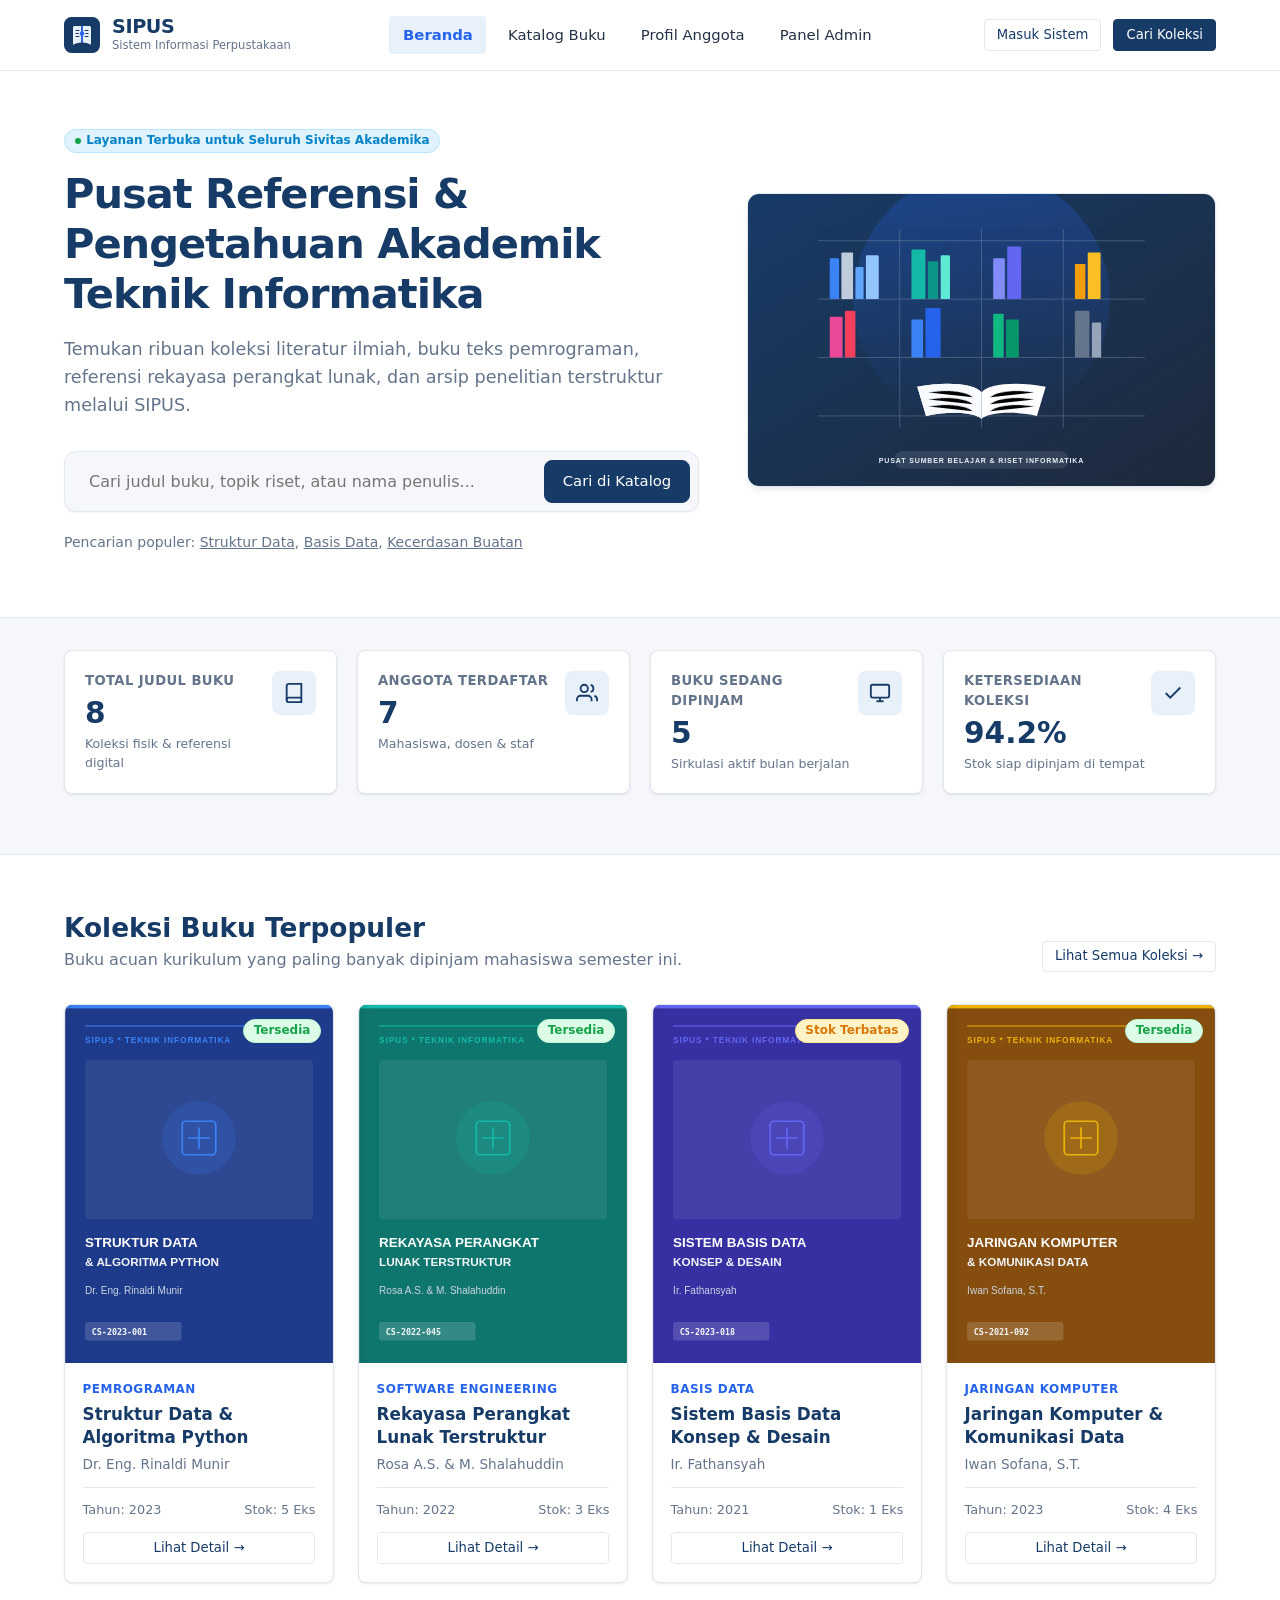
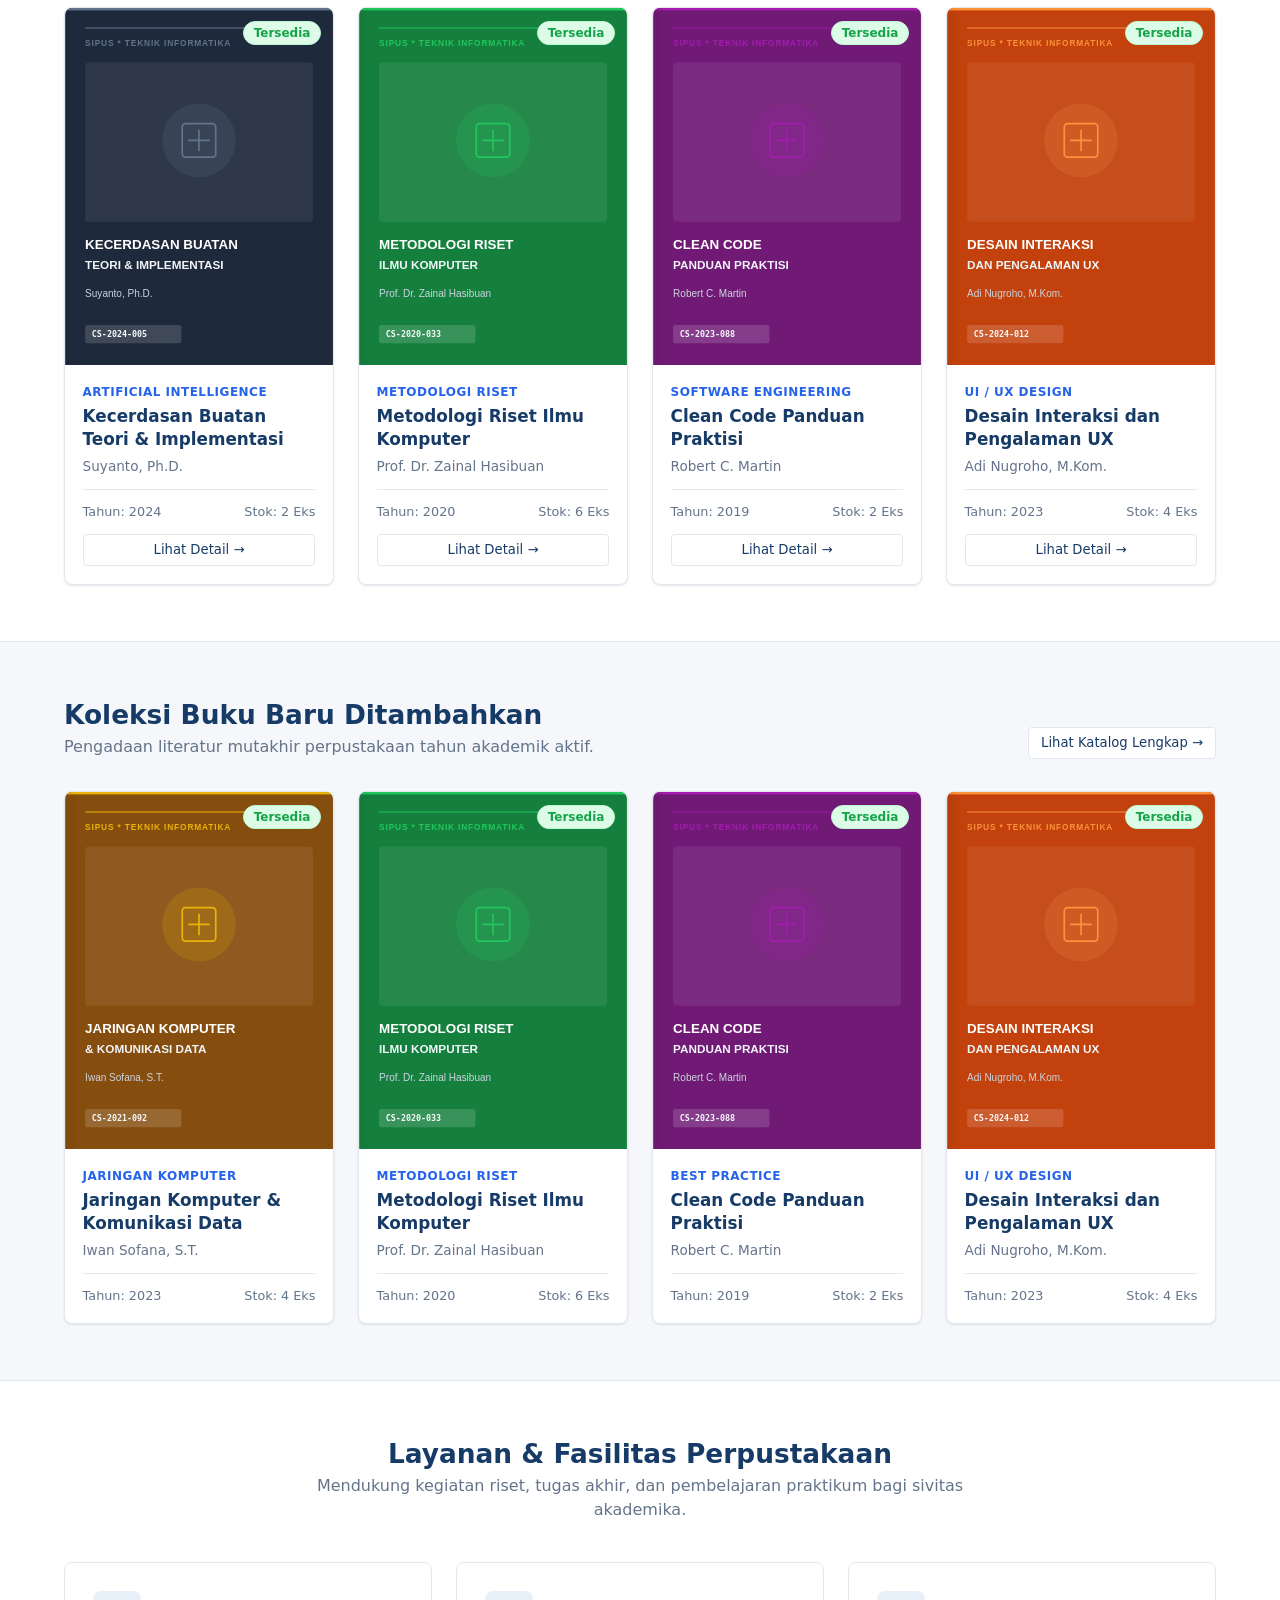
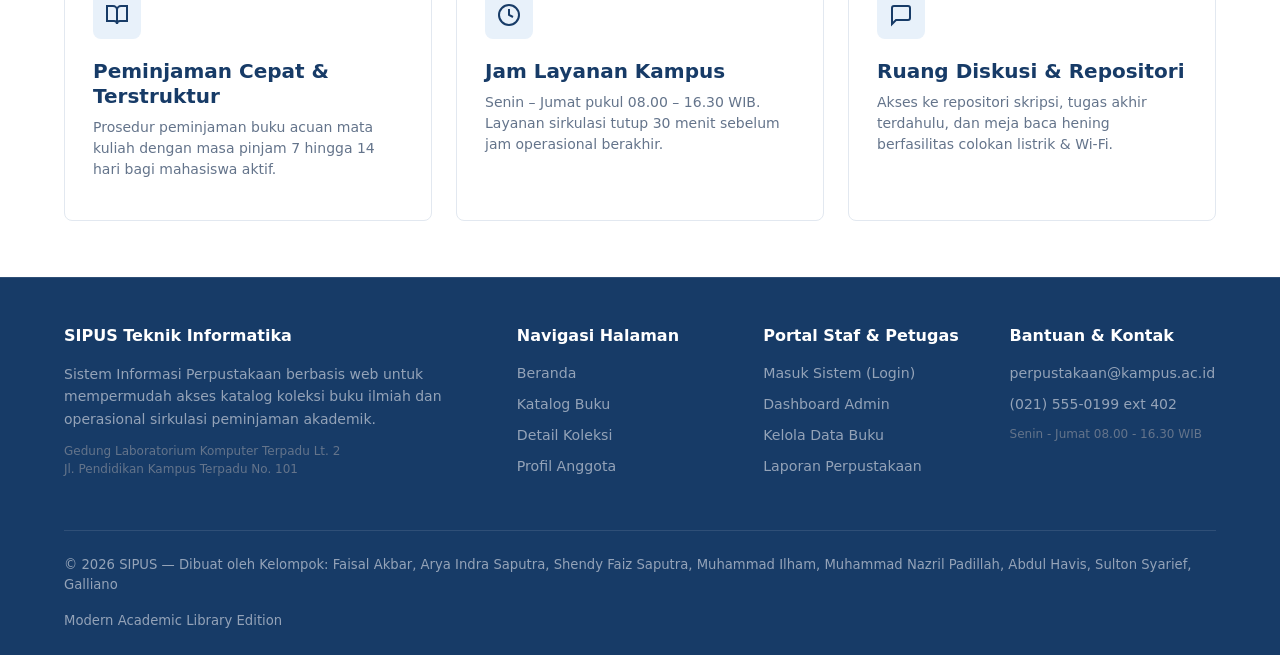
==== index.html @ 01eb5b6e "alvaro anjing" ====
<!DOCTYPE html>
<html lang="id">
<head>
  <meta charset="UTF-8">
  <meta name="viewport" content="width=device-width, initial-scale=1.0">
  <title>SIPUS - Sistem Informasi Perpustakaan Kampus</title>
  <link rel="stylesheet" href="css/style.css">
</head>
<body class="public-layout">

  <!-- Header Navigasi Publik -->
  <header class="public-header">
    <div class="container">
      <nav class="navbar">
        <a href="index.html" class="brand-link">
          <img src="assets/images/logo.svg" alt="Logo SIPUS" class="brand-logo">
          <div class="brand-title">
            <span class="brand-name">SIPUS</span>
            <span class="brand-subtitle">Sistem Informasi Perpustakaan</span>
          </div>
        </a>

        <div class="nav-menu">
          <a href="index.html" class="nav-link active">Beranda</a>
          <a href="katalog.html" class="nav-link">Katalog Buku</a>
          <a href="profil.html" class="nav-link">Profil Anggota</a>
          <a href="dashboard.html" class="nav-link">Panel Admin</a>
        </div>

        <div class="nav-actions">
          <a href="login.html" class="btn btn-secondary btn-sm">Masuk Sistem</a>
          <a href="katalog.html" class="btn btn-primary btn-sm">Cari Koleksi</a>
        </div>
      </nav>
    </div>
  </header>

  <main>
    <!-- Hero Section -->
    <section class="hero-section">
      <div class="container">
        <div class="hero-grid">
          <div class="hero-content">
            <div class="badge badge-info" style="margin-bottom: 1rem;">
              <span class="status-dot status-dot-success"></span>
              Layanan Terbuka untuk Seluruh Sivitas Akademika
            </div>
            <h1>Pusat Referensi & Pengetahuan Akademik Teknik Informatika</h1>
            <p>
              Temukan ribuan koleksi literatur ilmiah, buku teks pemrograman, referensi rekayasa perangkat lunak, dan arsip penelitian terstruktur melalui SIPUS.
            </p>

            <!-- Mockup Pencarian -->
            <form action="katalog.html" method="get" class="hero-search-box">
              <input type="text" class="hero-search-input" name="q" placeholder="Cari judul buku, topik riset, atau nama penulis...">
              <button type="submit" class="btn btn-primary">Cari di Katalog</button>
            </form>

            <div class="text-sm text-muted">
              Pencarian populer: 
              <a href="katalog.html" class="text-muted" style="text-decoration: underline;">Struktur Data</a>, 
              <a href="katalog.html" class="text-muted" style="text-decoration: underline;">Basis Data</a>, 
              <a href="katalog.html" class="text-muted" style="text-decoration: underline;">Kecerdasan Buatan</a>
            </div>
          </div>

          <div class="hero-illustration">
            <img src="assets/images/hero-library.svg" alt="Ilustrasi Perpustakaan Digital SIPUS">
          </div>
        </div>
      </div>
    </section>

    <!-- Ringkasan Statistik Beranda -->
    <section class="section" style="padding-top: 2rem; padding-bottom: 2rem;">
      <div class="container">
        <div class="stats-grid">
          <div class="stat-card">
            <div class="stat-info">
              <span class="stat-label">Total Judul Buku</span>
              <span class="stat-value">1,480</span>
              <span class="stat-desc">Koleksi fisik & referensi digital</span>
            </div>
            <div class="stat-icon-wrap">
              <svg width="22" height="22" viewBox="0 0 24 24" fill="none" stroke="currentColor" stroke-width="2"><path d="M4 19.5A2.5 2.5 0 0 1 6.5 17H20"></path><path d="M6.5 2H20v20H6.5A2.5 2.5 0 0 1 4 19.5v-15A2.5 2.5 0 0 1 6.5 2z"></path></svg>
            </div>
          </div>

          <div class="stat-card">
            <div class="stat-info">
              <span class="stat-label">Anggota Terdaftar</span>
              <span class="stat-value">3,240</span>
              <span class="stat-desc">Mahasiswa, dosen & staf</span>
            </div>
            <div class="stat-icon-wrap">
              <svg width="22" height="22" viewBox="0 0 24 24" fill="none" stroke="currentColor" stroke-width="2"><path d="M17 21v-2a4 4 0 0 0-4-4H5a4 4 0 0 0-4 4v2"></path><circle cx="9" cy="7" r="4"></circle><path d="M23 21v-2a4 4 0 0 0-3-3.87"></path><path d="M16 3.13a4 4 0 0 1 0 7.75"></path></svg>
            </div>
          </div>

          <div class="stat-card">
            <div class="stat-info">
              <span class="stat-label">Buku Sedang Dipinjam</span>
              <span class="stat-value">428</span>
              <span class="stat-desc">Sirkulasi aktif bulan berjalan</span>
            </div>
            <div class="stat-icon-wrap">
              <svg width="22" height="22" viewBox="0 0 24 24" fill="none" stroke="currentColor" stroke-width="2"><rect x="2" y="3" width="20" height="14" rx="2" ry="2"></rect><line x1="8" y1="21" x2="16" y2="21"></line><line x1="12" y1="17" x2="12" y2="21"></line></svg>
            </div>
          </div>

          <div class="stat-card">
            <div class="stat-info">
              <span class="stat-label">Ketersediaan Koleksi</span>
              <span class="stat-value">94.2%</span>
              <span class="stat-desc">Stok siap dipinjam di tempat</span>
            </div>
            <div class="stat-icon-wrap">
              <svg width="22" height="22" viewBox="0 0 24 24" fill="none" stroke="currentColor" stroke-width="2"><polyline points="20 6 9 17 4 12"></polyline></svg>
            </div>
          </div>
        </div>
      </div>
    </section>

    <!-- Bagian Buku Populer -->
    <section class="section" style="background-color: var(--surface-white); border-top: 1px solid var(--border-color); border-bottom: 1px solid var(--border-color);">
      <div class="container">
        <div class="section-header">
          <div class="section-title">
            <h2>Koleksi Buku Terpopuler</h2>
            <p>Buku acuan kurikulum yang paling banyak dipinjam mahasiswa semester ini.</p>
          </div>
          <a href="katalog.html" class="btn btn-secondary btn-sm">Lihat Semua Koleksi &rarr;</a>
        </div>

        <div class="books-grid">
          <!-- Card Buku 1 -->
          <article class="book-card">
            <div class="book-cover-wrap">
              <img src="assets/images/books/buku-1.svg" alt="Sampul Struktur Data & Algoritma Python" class="book-cover">
              <div class="book-badge-pos">
                <span class="badge badge-success">Tersedia</span>
              </div>
            </div>
            <div class="book-info">
              <span class="book-category">Pemrograman</span>
              <h3 class="book-title"><a href="detail-buku.html">Struktur Data & Algoritma Python</a></h3>
              <p class="book-author">Dr. Eng. Rinaldi Munir</p>
              <div class="book-meta">
                <span>Tahun: 2023</span>
                <span>Stok: 5 Eks</span>
              </div>
            </div>
          </article>

          <!-- Card Buku 2 -->
          <article class="book-card">
            <div class="book-cover-wrap">
              <img src="assets/images/books/buku-2.svg" alt="Sampul Rekayasa Perangkat Lunak Terstruktur" class="book-cover">
              <div class="book-badge-pos">
                <span class="badge badge-success">Tersedia</span>
              </div>
            </div>
            <div class="book-info">
              <span class="book-category">Software Engineering</span>
              <h3 class="book-title"><a href="detail-buku.html">Rekayasa Perangkat Lunak Terstruktur</a></h3>
              <p class="book-author">Rosa A.S. & M. Shalahuddin</p>
              <div class="book-meta">
                <span>Tahun: 2022</span>
                <span>Stok: 3 Eks</span>
              </div>
            </div>
          </article>

          <!-- Card Buku 3 -->
          <article class="book-card">
            <div class="book-cover-wrap">
              <img src="assets/images/books/buku-3.svg" alt="Sampul Sistem Basis Data Konsep & Desain" class="book-cover">
              <div class="book-badge-pos">
                <span class="badge badge-warning">Stok Terbatas</span>
              </div>
            </div>
            <div class="book-info">
              <span class="book-category">Basis Data</span>
              <h3 class="book-title"><a href="detail-buku.html">Sistem Basis Data Konsep & Desain</a></h3>
              <p class="book-author">Ir. Fathansyah</p>
              <div class="book-meta">
                <span>Tahun: 2021</span>
                <span>Stok: 1 Eks</span>
              </div>
            </div>
          </article>

          <!-- Card Buku 5 -->
          <article class="book-card">
            <div class="book-cover-wrap">
              <img src="assets/images/books/buku-5.svg" alt="Sampul Kecerdasan Buatan Teori & Implementasi" class="book-cover">
              <div class="book-badge-pos">
                <span class="badge badge-success">Tersedia</span>
              </div>
            </div>
            <div class="book-info">
              <span class="book-category">Artificial Intelligence</span>
              <h3 class="book-title"><a href="detail-buku.html">Kecerdasan Buatan Teori & Implementasi</a></h3>
              <p class="book-author">Suyanto, Ph.D.</p>
              <div class="book-meta">
                <span>Tahun: 2024</span>
                <span>Stok: 2 Eks</span>
              </div>
            </div>
          </article>
        </div>
      </div>
    </section>

    <!-- Bagian Buku Terbaru -->
    <section class="section">
      <div class="container">
        <div class="section-header">
          <div class="section-title">
            <h2>Koleksi Buku Baru Ditambahkan</h2>
            <p>Pengadaan literatur mutakhir perpustakaan tahun akademik aktif.</p>
          </div>
          <a href="katalog.html" class="btn btn-secondary btn-sm">Lihat Katalog Lengkap &rarr;</a>
        </div>

        <div class="books-grid">
          <!-- Card Buku 4 -->
          <article class="book-card">
            <div class="book-cover-wrap">
              <img src="assets/images/books/buku-4.svg" alt="Sampul Jaringan Komputer & Komunikasi Data" class="book-cover">
              <div class="book-badge-pos">
                <span class="badge badge-success">Tersedia</span>
              </div>
            </div>
            <div class="book-info">
              <span class="book-category">Jaringan Komputer</span>
              <h3 class="book-title"><a href="detail-buku.html">Jaringan Komputer & Komunikasi Data</a></h3>
              <p class="book-author">Iwan Sofana, S.T.</p>
              <div class="book-meta">
                <span>Tahun: 2023</span>
                <span>Stok: 4 Eks</span>
              </div>
            </div>
          </article>

          <!-- Card Buku 6 -->
          <article class="book-card">
            <div class="book-cover-wrap">
              <img src="assets/images/books/buku-6.svg" alt="Sampul Metodologi Riset Ilmu Komputer" class="book-cover">
              <div class="book-badge-pos">
                <span class="badge badge-success">Tersedia</span>
              </div>
            </div>
            <div class="book-info">
              <span class="book-category">Metodologi Riset</span>
              <h3 class="book-title"><a href="detail-buku.html">Metodologi Riset Ilmu Komputer</a></h3>
              <p class="book-author">Prof. Dr. Zainal Hasibuan</p>
              <div class="book-meta">
                <span>Tahun: 2020</span>
                <span>Stok: 6 Eks</span>
              </div>
            </div>
          </article>

          <!-- Card Buku 7 -->
          <article class="book-card">
            <div class="book-cover-wrap">
              <img src="assets/images/books/buku-7.svg" alt="Sampul Clean Code Panduan Praktisi" class="book-cover">
              <div class="book-badge-pos">
                <span class="badge badge-success">Tersedia</span>
              </div>
            </div>
            <div class="book-info">
              <span class="book-category">Best Practice</span>
              <h3 class="book-title"><a href="detail-buku.html">Clean Code Panduan Praktisi</a></h3>
              <p class="book-author">Robert C. Martin</p>
              <div class="book-meta">
                <span>Tahun: 2019</span>
                <span>Stok: 2 Eks</span>
              </div>
            </div>
          </article>

          <!-- Card Buku 8 -->
          <article class="book-card">
            <div class="book-cover-wrap">
              <img src="assets/images/books/buku-8.svg" alt="Sampul Desain Interaksi dan Pengalaman UX" class="book-cover">
              <div class="book-badge-pos">
                <span class="badge badge-success">Tersedia</span>
              </div>
            </div>
            <div class="book-info">
              <span class="book-category">UI / UX Design</span>
              <h3 class="book-title"><a href="detail-buku.html">Desain Interaksi dan Pengalaman UX</a></h3>
              <p class="book-author">Adi Nugroho, M.Kom.</p>
              <div class="book-meta">
                <span>Tahun: 2023</span>
                <span>Stok: 4 Eks</span>
              </div>
            </div>
          </article>
        </div>
      </div>
    </section>

    <!-- Informasi Perpustakaan -->
    <section class="section" style="background-color: var(--surface-white); border-top: 1px solid var(--border-color);">
      <div class="container">
        <div class="section-title text-center" style="max-width: 680px; margin: 0 auto 2.5rem auto;">
          <h2>Layanan & Fasilitas Perpustakaan</h2>
          <p>Mendukung kegiatan riset, tugas akhir, dan pembelajaran praktikum bagi sivitas akademika.</p>
        </div>

        <div class="features-grid">
          <div class="feature-box">
            <div class="feature-icon">
              <svg width="24" height="24" viewBox="0 0 24 24" fill="none" stroke="currentColor" stroke-width="2"><path d="M2 3h6a4 4 0 0 1 4 4v14a3 3 0 0 0-3-3H2z"></path><path d="M22 3h-6a4 4 0 0 0-4 4v14a3 3 0 0 1 3-3h7z"></path></svg>
            </div>
            <h3>Peminjaman Cepat & Terstruktur</h3>
            <p class="text-sm text-muted">Prosedur peminjaman buku acuan mata kuliah dengan masa pinjam 7 hingga 14 hari bagi mahasiswa aktif.</p>
          </div>

          <div class="feature-box">
            <div class="feature-icon">
              <svg width="24" height="24" viewBox="0 0 24 24" fill="none" stroke="currentColor" stroke-width="2"><circle cx="12" cy="12" r="10"></circle><polyline points="12 6 12 12 16 14"></polyline></svg>
            </div>
            <h3>Jam Layanan Kampus</h3>
            <p class="text-sm text-muted">Senin – Jumat pukul 08.00 – 16.30 WIB. Layanan sirkulasi tutup 30 menit sebelum jam operasional berakhir.</p>
          </div>

          <div class="feature-box">
            <div class="feature-icon">
              <svg width="24" height="24" viewBox="0 0 24 24" fill="none" stroke="currentColor" stroke-width="2"><path d="M21 15a2 2 0 0 1-2 2H7l-4 4V5a2 2 0 0 1 2-2h14a2 2 0 0 1 2 2z"></path></svg>
            </div>
            <h3>Ruang Diskusi & Repositori</h3>
            <p class="text-sm text-muted">Akses ke repositori skripsi, tugas akhir terdahulu, dan meja baca hening berfasilitas colokan listrik & Wi-Fi.</p>
          </div>
        </div>
      </div>
    </section>
  </main>

  <!-- Footer Publik -->
  <footer class="public-footer">
    <div class="container">
      <div class="footer-grid">
        <div class="footer-col">
          <h4>SIPUS Teknik Informatika</h4>
          <p class="text-sm" style="color: #94A3B8; line-height: 1.6;">
            Sistem Informasi Perpustakaan berbasis web untuk mempermudah akses katalog koleksi buku ilmiah dan operasional sirkulasi peminjaman akademik.
          </p>
          <p class="text-xs" style="color: #64748B; margin-top: 0.75rem;">
            Gedung Laboratorium Komputer Terpadu Lt. 2<br>
            Jl. Pendidikan Kampus Terpadu No. 101
          </p>
        </div>

        <div class="footer-col">
          <h4>Navigasi Halaman</h4>
          <div class="footer-links">
            <a href="index.html">Beranda</a>
            <a href="katalog.html">Katalog Buku</a>
            <a href="detail-buku.html">Detail Koleksi</a>
            <a href="profil.html">Profil Anggota</a>
          </div>
        </div>

        <div class="footer-col">
          <h4>Portal Staf & Petugas</h4>
          <div class="footer-links">
            <a href="login.html">Masuk Sistem (Login)</a>
            <a href="dashboard.html">Dashboard Admin</a>
            <a href="buku.html">Kelola Data Buku</a>
            <a href="laporan.html">Laporan Perpustakaan</a>
          </div>
        </div>

        <div class="footer-col">
          <h4>Bantuan & Kontak</h4>
          <div class="footer-links">
            <a href="mailto:perpustakaan@kampus.ac.id">perpustakaan@kampus.ac.id</a>
            <span class="text-sm" style="color: #94A3B8;">(021) 555-0199 ext 402</span>
            <span class="text-xs" style="color: #64748B;">Senin - Jumat 08.00 - 16.30 WIB</span>
          </div>
        </div>
      </div>

      <div class="footer-bottom">
        <div>&copy; 2026 SIPUS — Dibuat oleh Kelompok: Faisal Akbar, Arya Indra Saputra, Shendy Faiz Saputra, Muhammad Ilham, Muhammad Nazril Padillah, Abdul Havis, Sulton Syarief, Galliano</div>
        <div>Modern Academic Library Edition</div>
      </div>
    </div>
  </footer>

  <script src="js/sipus.js"></script>
</body>
</html>
---- css/style.css ----
/* ==========================================================================
   SIPUS - SISTEM INFORMASI PERPUSTAKAAN
   Stylesheet Utama (CSS3 Pure - No Framework, No JS)
   Tema: Modern Academic Library
   Acuan: PRD SIPUS Revisi v1.1
   ========================================================================== */

/* --------------------------------------------------------------------------
   1. CSS Variables / Design Tokens
   -------------------------------------------------------------------------- */
:root {
  --primary-navy: #173B67;
  --primary-navy-dark: #0f2744;
  --primary-navy-light: #204c82;
  --secondary-blue: #2563EB;
  --secondary-blue-hover: #1d4ed8;
  --light-blue: #E8F1FA;
  --light-blue-hover: #dbeafe;
  --page-bg: #F5F7FA;
  --surface-white: #FFFFFF;
  --main-text: #243247;
  --secondary-text: #64748B;
  --muted-text: #94A3B8;
  --border-color: #E2E8F0;
  --border-focus: #2563EB;

  /* Status Colors */
  --success: #16A34A;
  --success-bg: #DCFCE7;
  --success-border: #BBF7D0;
  --warning: #D97706;
  --warning-bg: #FEF3C7;
  --warning-border: #FDE68A;
  --danger: #DC2626;
  --danger-bg: #FEE2E2;
  --danger-border: #FECACA;
  --info: #0284C7;
  --info-bg: #E0F2FE;
  --info-border: #BAE6FD;

  /* Typography */
  --font-sans: system-ui, -apple-system, BlinkMacSystemFont, "Segoe UI", Roboto, "Helvetica Neue", Arial, sans-serif;
  --font-mono: ui-monospace, SFMono-Regular, Menlo, Monaco, Consolas, "Liberation Mono", "Courier New", monospace;

  /* Elevation */
  --shadow-sm: 0 1px 2px 0 rgba(15, 23, 42, 0.05);
  --shadow-md: 0 4px 6px -1px rgba(15, 23, 42, 0.07), 0 2px 4px -2px rgba(15, 23, 42, 0.05);
  --shadow-card: 0 1px 3px rgba(15, 23, 42, 0.06), 0 1px 2px rgba(15, 23, 42, 0.04);

  /* Radius */
  --radius-sm: 4px;
  --radius-md: 8px;
  --radius-lg: 12px;
  --radius-full: 9999px;

  /* Spacing */
  --header-height: 70px;
  --sidebar-width: 260px;
  --container-max: 1200px;
}

/* --------------------------------------------------------------------------
   2. Base & Reset
   -------------------------------------------------------------------------- */
*, *::before, *::after {
  box-sizing: border-box;
  margin: 0;
  padding: 0;
}

html {
  font-size: 16px;
  line-height: 1.5;
  color: var(--main-text);
  background-color: var(--page-bg);
  font-family: var(--font-sans);
  -webkit-font-smoothing: antialiased;
  -moz-osx-font-smoothing: grayscale;
}

body {
  min-height: 100vh;
  display: flex;
  flex-direction: column;
  background-color: var(--page-bg);
  color: var(--main-text);
}

img, svg {
  display: block;
  max-width: 100%;
  height: auto;
}

a {
  color: var(--secondary-blue);
  text-decoration: none;
  transition: color 0.15s ease-in-out;
}

a:hover {
  color: var(--secondary-blue-hover);
  text-decoration: underline;
}

ul, ol {
  list-style: none;
}

button, input, select, textarea {
  font: inherit;
  color: inherit;
}

table {
  border-collapse: collapse;
  width: 100%;
}

/* --------------------------------------------------------------------------
   3. Typography Utilities
   -------------------------------------------------------------------------- */
h1, h2, h3, h4, h5, h6 {
  color: var(--primary-navy);
  font-weight: 700;
  line-height: 1.25;
}

h1 { font-size: 2rem; margin-bottom: 0.75rem; }
h2 { font-size: 1.5rem; margin-bottom: 0.5rem; }
h3 { font-size: 1.25rem; margin-bottom: 0.5rem; }
h4 { font-size: 1.1rem; margin-bottom: 0.25rem; }

p {
  color: var(--main-text);
  margin-bottom: 0.75rem;
}

.text-muted {
  color: var(--secondary-text);
}

.text-sm {
  font-size: 0.875rem;
}

.text-xs {
  font-size: 0.75rem;
}

.text-center { text-align: center; }
.text-right { text-align: right; }

.font-medium { font-weight: 500; }
.font-semibold { font-weight: 600; }
.font-bold { font-weight: 700; }

/* --------------------------------------------------------------------------
   4. Layout Containers
   -------------------------------------------------------------------------- */
.container {
  width: 100%;
  max-width: var(--container-max);
  margin-left: auto;
  margin-right: auto;
  padding-left: 1.5rem;
  padding-right: 1.5rem;
}

.public-layout {
  display: flex;
  flex-direction: column;
  min-height: 100vh;
}

.public-layout main {
  flex: 1;
}

/* --------------------------------------------------------------------------
   5. Public Header & Navigation
   -------------------------------------------------------------------------- */
.public-header {
  background-color: var(--surface-white);
  border-bottom: 1px solid var(--border-color);
  position: sticky;
  top: 0;
  z-index: 100;
}

.navbar {
  display: flex;
  align-items: center;
  justify-content: space-between;
  height: var(--header-height);
  gap: 1.5rem;
}

.brand-link {
  display: flex;
  align-items: center;
  gap: 0.75rem;
  text-decoration: none;
}

.brand-logo {
  width: 36px;
  height: 36px;
}

.brand-title {
  display: flex;
  flex-direction: column;
}

.brand-name {
  font-size: 1.2rem;
  font-weight: 800;
  color: var(--primary-navy);
  letter-spacing: -0.02em;
  line-height: 1.1;
}

.brand-subtitle {
  font-size: 0.72rem;
  color: var(--secondary-text);
  font-weight: 500;
}

.nav-menu {
  display: flex;
  align-items: center;
  gap: 0.5rem;
}

.nav-link {
  display: inline-flex;
  align-items: center;
  padding: 0.5rem 0.85rem;
  font-size: 0.925rem;
  font-weight: 500;
  color: var(--main-text);
  border-radius: var(--radius-sm);
  text-decoration: none;
  transition: all 0.15s ease;
}

.nav-link:hover {
  color: var(--primary-navy);
  background-color: var(--light-blue);
  text-decoration: none;
}

.nav-link.active {
  color: var(--secondary-blue);
  background-color: var(--light-blue);
  font-weight: 600;
}

.nav-actions {
  display: flex;
  align-items: center;
  gap: 0.75rem;
}

/* --------------------------------------------------------------------------
   6. Buttons & Inputs
   -------------------------------------------------------------------------- */
.btn {
  display: inline-flex;
  align-items: center;
  justify-content: center;
  gap: 0.5rem;
  padding: 0.55rem 1.1rem;
  font-size: 0.925rem;
  font-weight: 500;
  line-height: 1.4;
  border-radius: var(--radius-md);
  border: 1px solid transparent;
  cursor: pointer;
  text-decoration: none;
  transition: all 0.15s ease-in-out;
  white-space: nowrap;
}

.btn-primary {
  background-color: var(--primary-navy);
  color: var(--surface-white);
  border-color: var(--primary-navy);
}

.btn-primary:hover {
  background-color: var(--primary-navy-dark);
  border-color: var(--primary-navy-dark);
  color: var(--surface-white);
  text-decoration: none;
}

.btn-secondary {
  background-color: var(--surface-white);
  color: var(--primary-navy);
  border-color: var(--border-color);
}

.btn-secondary:hover {
  background-color: var(--light-blue);
  border-color: var(--border-color);
  color: var(--primary-navy);
  text-decoration: none;
}

.btn-accent {
  background-color: var(--secondary-blue);
  color: var(--surface-white);
  border-color: var(--secondary-blue);
}

.btn-accent:hover {
  background-color: var(--secondary-blue-hover);
  border-color: var(--secondary-blue-hover);
  color: var(--surface-white);
  text-decoration: none;
}

.btn-sm {
  padding: 0.35rem 0.75rem;
  font-size: 0.825rem;
  border-radius: var(--radius-sm);
}

.btn-danger {
  background-color: var(--surface-white);
  color: var(--danger);
  border-color: var(--danger-border);
}

.btn-danger:hover {
  background-color: var(--danger-bg);
  color: var(--danger);
  text-decoration: none;
}

.form-group {
  margin-bottom: 1.15rem;
}

.form-label {
  display: block;
  font-size: 0.875rem;
  font-weight: 600;
  color: var(--main-text);
  margin-bottom: 0.4rem;
}

.form-control {
  width: 100%;
  padding: 0.55rem 0.85rem;
  font-size: 0.925rem;
  border: 1px solid var(--border-color);
  border-radius: var(--radius-md);
  background-color: var(--surface-white);
  color: var(--main-text);
  transition: border-color 0.15s ease, box-shadow 0.15s ease;
}

.form-control:focus {
  outline: none;
  border-color: var(--border-focus);
  box-shadow: 0 0 0 3px rgba(37, 99, 235, 0.15);
}

.form-control::placeholder {
  color: var(--muted-text);
}

textarea.form-control {
  resize: vertical;
  min-height: 80px;
}

.form-hint {
  font-size: 0.78rem;
  color: var(--secondary-text);
  margin-top: 0.3rem;
}

.form-row {
  display: grid;
  grid-template-columns: repeat(auto-fit, minmax(220px, 1fr));
  gap: 1rem;
}

.form-check {
  display: flex;
  align-items: center;
  gap: 0.5rem;
  cursor: pointer;
  user-select: none;
}

.form-check input[type="checkbox"] {
  width: 1rem;
  height: 1rem;
  cursor: pointer;
}

/* --------------------------------------------------------------------------
   7. Badges & Status Indicators
   -------------------------------------------------------------------------- */
.badge {
  display: inline-flex;
  align-items: center;
  gap: 0.35rem;
  padding: 0.2rem 0.6rem;
  font-size: 0.75rem;
  font-weight: 600;
  border-radius: var(--radius-full);
  line-height: 1.3;
  white-space: nowrap;
}

.badge-success {
  background-color: var(--success-bg);
  color: var(--success);
  border: 1px solid var(--success-border);
}

.badge-warning {
  background-color: var(--warning-bg);
  color: var(--warning);
  border: 1px solid var(--warning-border);
}

.badge-danger {
  background-color: var(--danger-bg);
  color: var(--danger);
  border: 1px solid var(--danger-border);
}

.badge-info {
  background-color: var(--info-bg);
  color: var(--info);
  border: 1px solid var(--info-border);
}

.badge-neutral {
  background-color: #F1F5F9;
  color: var(--secondary-text);
  border: 1px solid var(--border-color);
}

.status-dot {
  width: 6px;
  height: 6px;
  border-radius: 50%;
  display: inline-block;
}

.status-dot-success { background-color: var(--success); }
.status-dot-warning { background-color: var(--warning); }
.status-dot-danger { background-color: var(--danger); }

/* --------------------------------------------------------------------------
   8. Cards & Panels
   -------------------------------------------------------------------------- */
.card {
  background-color: var(--surface-white);
  border: 1px solid var(--border-color);
  border-radius: var(--radius-md);
  box-shadow: var(--shadow-card);
  overflow: hidden;
}

.card-header {
  padding: 1rem 1.25rem;
  border-bottom: 1px solid var(--border-color);
  display: flex;
  align-items: center;
  justify-content: space-between;
  gap: 1rem;
}

.card-title {
  font-size: 1.05rem;
  font-weight: 600;
  color: var(--primary-navy);
  margin: 0;
}

.card-body {
  padding: 1.25rem;
}

.card-footer {
  padding: 0.85rem 1.25rem;
  border-top: 1px solid var(--border-color);
  background-color: #FAFCFE;
}

/* --------------------------------------------------------------------------
   9. Tables (Data Table)
   -------------------------------------------------------------------------- */
.table-responsive {
  width: 100%;
  overflow-x: auto;
  -webkit-overflow-scrolling: touch;
}

.data-table {
  width: 100%;
  font-size: 0.885rem;
  text-align: left;
}

.data-table th {
  background-color: #F8FAFC;
  color: var(--secondary-text);
  font-weight: 600;
  padding: 0.75rem 1rem;
  border-bottom: 1px solid var(--border-color);
  font-size: 0.785rem;
  text-transform: uppercase;
  letter-spacing: 0.04em;
  white-space: nowrap;
}

.data-table td {
  padding: 0.85rem 1rem;
  border-bottom: 1px solid var(--border-color);
  color: var(--main-text);
  vertical-align: middle;
}

.data-table tbody tr:hover {
  background-color: #F8FAFC;
}

.data-table tbody tr:last-child td {
  border-bottom: none;
}

.table-actions {
  display: flex;
  align-items: center;
  gap: 0.4rem;
}

.table-book-thumb {
  width: 44px;
  height: 60px;
  object-fit: cover;
  border-radius: var(--radius-sm);
  box-shadow: 0 1px 3px rgba(15, 23, 42, 0.12);
  border: 1px solid var(--border-color);
  background-color: #F1F5F9;
  flex-shrink: 0;
  display: block;
  transition: transform 0.15s ease, box-shadow 0.15s ease;
}

.table-book-thumb:hover {
  transform: scale(1.05);
  box-shadow: var(--shadow-md);
}

.table-book-cell {
  display: flex;
  align-items: center;
  gap: 0.85rem;
}

/* --------------------------------------------------------------------------
   10. Admin Shell Layout (Sidebar + Topbar + Content)
   -------------------------------------------------------------------------- */
.admin-shell {
  display: flex;
  min-height: 100vh;
  background-color: var(--page-bg);
}

.admin-sidebar {
  width: var(--sidebar-width);
  background-color: var(--primary-navy);
  color: #E2E8F0;
  display: flex;
  flex-direction: column;
  flex-shrink: 0;
}

.admin-sidebar-header {
  height: var(--header-height);
  padding: 0 1.25rem;
  display: flex;
  align-items: center;
  border-bottom: 1px solid rgba(255, 255, 255, 0.1);
  gap: 0.75rem;
}

.admin-brand {
  display: flex;
  align-items: center;
  gap: 0.75rem;
  text-decoration: none;
  color: #FFFFFF;
}

.admin-brand .brand-name {
  color: #FFFFFF;
}

.admin-brand .brand-subtitle {
  color: #94A3B8;
}

.admin-sidebar-nav {
  flex: 1;
  padding: 1.25rem 0.75rem;
  display: flex;
  flex-direction: column;
  gap: 0.25rem;
  overflow-y: auto;
}

.nav-section-title {
  font-size: 0.7rem;
  font-weight: 700;
  color: #94A3B8;
  text-transform: uppercase;
  letter-spacing: 0.05em;
  padding: 0.6rem 0.75rem 0.35rem 0.75rem;
  margin-top: 0.5rem;
}

.sidebar-link {
  display: flex;
  align-items: center;
  gap: 0.75rem;
  padding: 0.65rem 0.85rem;
  color: #CBD5E1;
  font-size: 0.9rem;
  font-weight: 500;
  border-radius: var(--radius-md);
  text-decoration: none;
  transition: all 0.15s ease;
}

.sidebar-link:hover {
  background-color: rgba(255, 255, 255, 0.08);
  color: #FFFFFF;
  text-decoration: none;
}

.sidebar-link.active {
  background-color: var(--secondary-blue);
  color: #FFFFFF;
  font-weight: 600;
}

.sidebar-icon {
  width: 18px;
  height: 18px;
  flex-shrink: 0;
  fill: currentColor;
}

.admin-sidebar-footer {
  padding: 1rem 1.25rem;
  border-top: 1px solid rgba(255, 255, 255, 0.1);
  font-size: 0.8rem;
  color: #94A3B8;
  display: flex;
  flex-direction: column;
  gap: 0.5rem;
}

.admin-sidebar-footer a {
  color: #CBD5E1;
  text-decoration: none;
  font-size: 0.85rem;
}

.admin-sidebar-footer a:hover {
  color: #FFFFFF;
  text-decoration: underline;
}

.admin-main {
  flex: 1;
  display: flex;
  flex-direction: column;
  min-width: 0; /* prevent flex blowout */
}

.admin-topbar {
  height: var(--header-height);
  background-color: var(--surface-white);
  border-bottom: 1px solid var(--border-color);
  padding: 0 1.5rem;
  display: flex;
  align-items: center;
  justify-content: space-between;
  gap: 1rem;
  position: sticky;
  top: 0;
  z-index: 50;
}

.admin-topbar-title {
  display: flex;
  align-items: center;
  gap: 0.75rem;
}

.admin-topbar-title h2 {
  font-size: 1.25rem;
  margin: 0;
}

.admin-topbar-actions {
  display: flex;
  align-items: center;
  gap: 1rem;
}

.user-badge {
  display: flex;
  align-items: center;
  gap: 0.65rem;
  padding: 0.35rem 0.65rem;
  background-color: var(--page-bg);
  border-radius: var(--radius-full);
  border: 1px solid var(--border-color);
}

.user-avatar {
  width: 28px;
  height: 28px;
  border-radius: 50%;
  background-color: var(--primary-navy);
  color: #FFFFFF;
  display: flex;
  align-items: center;
  justify-content: center;
  font-size: 0.75rem;
  font-weight: 700;
}

.user-info {
  line-height: 1.2;
}

.user-name {
  font-size: 0.825rem;
  font-weight: 600;
  color: var(--main-text);
}

.user-role {
  font-size: 0.7rem;
  color: var(--secondary-text);
}

.admin-content {
  flex: 1;
  padding: 1.75rem;
}

.page-header {
  margin-bottom: 1.5rem;
  display: flex;
  align-items: center;
  justify-content: space-between;
  flex-wrap: wrap;
  gap: 1rem;
}

.page-header-text h1 {
  font-size: 1.6rem;
  margin-bottom: 0.25rem;
}

.page-header-text p {
  color: var(--secondary-text);
  font-size: 0.925rem;
  margin: 0;
}

/* --------------------------------------------------------------------------
   11. Stats Grid
   -------------------------------------------------------------------------- */
.stats-grid {
  display: grid;
  grid-template-columns: repeat(auto-fit, minmax(220px, 1fr));
  gap: 1.25rem;
  margin-bottom: 1.75rem;
}

.stat-card {
  background-color: var(--surface-white);
  border: 1px solid var(--border-color);
  border-radius: var(--radius-md);
  padding: 1.25rem;
  box-shadow: var(--shadow-card);
  display: flex;
  align-items: flex-start;
  justify-content: space-between;
}

.stat-info {
  display: flex;
  flex-direction: column;
}

.stat-label {
  font-size: 0.825rem;
  font-weight: 600;
  color: var(--secondary-text);
  text-transform: uppercase;
  letter-spacing: 0.03em;
  margin-bottom: 0.35rem;
}

.stat-value {
  font-size: 1.85rem;
  font-weight: 800;
  color: var(--primary-navy);
  line-height: 1.1;
  margin-bottom: 0.35rem;
}

.stat-desc {
  font-size: 0.785rem;
  color: var(--secondary-text);
}

.stat-icon-wrap {
  width: 44px;
  height: 44px;
  border-radius: var(--radius-md);
  background-color: var(--light-blue);
  color: var(--primary-navy);
  display: flex;
  align-items: center;
  justify-content: center;
  flex-shrink: 0;
}

/* --------------------------------------------------------------------------
   12. Book Cards (Katalog & Grid)
   -------------------------------------------------------------------------- */
.books-grid {
  display: grid;
  grid-template-columns: repeat(auto-fill, minmax(240px, 1fr));
  gap: 1.5rem;
}

.book-card {
  background-color: var(--surface-white);
  border: 1px solid var(--border-color);
  border-radius: var(--radius-md);
  box-shadow: var(--shadow-card);
  overflow: hidden;
  display: flex;
  flex-direction: column;
  transition: transform 0.15s ease, box-shadow 0.15s ease;
}

.book-card:hover {
  transform: translateY(-2px);
  box-shadow: var(--shadow-md);
}

.book-cover-wrap {
  aspect-ratio: 3/4;
  background-color: #F1F5F9;
  position: relative;
  overflow: hidden;
  display: flex;
  align-items: center;
  justify-content: center;
}

.book-cover {
  width: 100%;
  height: 100%;
  object-fit: cover;
}

.book-badge-pos {
  position: absolute;
  top: 0.75rem;
  right: 0.75rem;
}

.book-info {
  padding: 1.1rem;
  display: flex;
  flex-direction: column;
  flex: 1;
}

.book-category {
  font-size: 0.75rem;
  font-weight: 600;
  color: var(--secondary-blue);
  text-transform: uppercase;
  letter-spacing: 0.04em;
  margin-bottom: 0.3rem;
}

.book-title {
  font-size: 1.05rem;
  font-weight: 700;
  color: var(--primary-navy);
  line-height: 1.35;
  margin-bottom: 0.35rem;
}

.book-title a {
  color: inherit;
  text-decoration: none;
}

.book-title a:hover {
  color: var(--secondary-blue);
}

.book-author {
  font-size: 0.85rem;
  color: var(--secondary-text);
  margin-bottom: 0.75rem;
}

.book-meta {
  margin-top: auto;
  padding-top: 0.75rem;
  border-top: 1px solid var(--border-color);
  display: flex;
  align-items: center;
  justify-content: space-between;
  font-size: 0.8rem;
  color: var(--secondary-text);
}

/* --------------------------------------------------------------------------
   13. Public Home Specific Styles
   -------------------------------------------------------------------------- */
.hero-section {
  background-color: var(--surface-white);
  border-bottom: 1px solid var(--border-color);
  padding: 3.5rem 0 4rem 0;
}

.hero-grid {
  display: grid;
  grid-template-columns: 1.15fr 0.85fr;
  align-items: center;
  gap: 3rem;
}

.hero-content h1 {
  font-size: 2.6rem;
  font-weight: 800;
  color: var(--primary-navy);
  letter-spacing: -0.025em;
  line-height: 1.2;
  margin-bottom: 1rem;
}

.hero-content p {
  font-size: 1.1rem;
  color: var(--secondary-text);
  line-height: 1.6;
  margin-bottom: 2rem;
}

.hero-search-box {
  background-color: var(--page-bg);
  padding: 0.5rem;
  border-radius: var(--radius-lg);
  border: 1px solid var(--border-color);
  display: flex;
  gap: 0.5rem;
  box-shadow: var(--shadow-sm);
  margin-bottom: 1.25rem;
}

.hero-search-input {
  flex: 1;
  border: none;
  background: transparent;
  padding: 0.6rem 1rem;
  font-size: 1rem;
  outline: none;
}

.hero-illustration {
  display: flex;
  justify-content: center;
  align-items: center;
}

.hero-illustration img {
  border-radius: var(--radius-lg);
  box-shadow: var(--shadow-md);
  border: 1px solid var(--border-color);
  max-height: 380px;
  width: 100%;
  object-fit: cover;
}

.section {
  padding: 3.5rem 0;
}

.section-header {
  display: flex;
  align-items: flex-end;
  justify-content: space-between;
  margin-bottom: 2rem;
  gap: 1rem;
}

.section-title h2 {
  font-size: 1.65rem;
  margin-bottom: 0.25rem;
}

.section-title p {
  color: var(--secondary-text);
  margin: 0;
}

.features-grid {
  display: grid;
  grid-template-columns: repeat(auto-fit, minmax(280px, 1fr));
  gap: 1.5rem;
}

.feature-box {
  background-color: var(--surface-white);
  border: 1px solid var(--border-color);
  border-radius: var(--radius-md);
  padding: 1.75rem;
}

.feature-icon {
  width: 48px;
  height: 48px;
  border-radius: var(--radius-md);
  background-color: var(--light-blue);
  color: var(--primary-navy);
  display: flex;
  align-items: center;
  justify-content: center;
  margin-bottom: 1.25rem;
}

/* --------------------------------------------------------------------------
   14. Filter Bar & Search Mockups
   -------------------------------------------------------------------------- */
.filter-bar {
  background-color: var(--surface-white);
  border: 1px solid var(--border-color);
  border-radius: var(--radius-md);
  padding: 1rem 1.25rem;
  margin-bottom: 1.75rem;
  display: flex;
  align-items: center;
  justify-content: space-between;
  flex-wrap: wrap;
  gap: 1rem;
}

.filter-group {
  display: flex;
  align-items: center;
  gap: 0.75rem;
  flex-wrap: wrap;
}

.filter-chips {
  display: flex;
  align-items: center;
  gap: 0.5rem;
  flex-wrap: wrap;
}

.filter-chip {
  display: inline-block;
  padding: 0.35rem 0.85rem;
  font-size: 0.85rem;
  font-weight: 500;
  border-radius: var(--radius-full);
  background-color: #F1F5F9;
  color: var(--main-text);
  border: 1px solid var(--border-color);
  text-decoration: none;
  transition: all 0.15s ease;
}

.filter-chip:hover {
  background-color: var(--light-blue);
  color: var(--primary-navy);
  text-decoration: none;
}

.filter-chip.active {
  background-color: var(--primary-navy);
  color: #FFFFFF;
  border-color: var(--primary-navy);
}

/* --------------------------------------------------------------------------
   15. Book Detail View
   -------------------------------------------------------------------------- */
.detail-layout {
  display: grid;
  grid-template-columns: 320px 1fr;
  gap: 2.5rem;
  background-color: var(--surface-white);
  border: 1px solid var(--border-color);
  border-radius: var(--radius-lg);
  padding: 2.25rem;
  box-shadow: var(--shadow-card);
}

.detail-cover-col {
  display: flex;
  flex-direction: column;
  gap: 1.25rem;
}

.detail-cover-box {
  aspect-ratio: 3/4;
  border-radius: var(--radius-md);
  overflow: hidden;
  border: 1px solid var(--border-color);
  box-shadow: var(--shadow-sm);
  background-color: #F8FAFC;
}

.detail-cover-box img {
  width: 100%;
  height: 100%;
  object-fit: cover;
}

.detail-meta-table {
  width: 100%;
  margin-top: 1rem;
  border-top: 1px solid var(--border-color);
}

.detail-meta-table tr td {
  padding: 0.6rem 0;
  border-bottom: 1px solid var(--border-color);
  font-size: 0.9rem;
}

.detail-meta-table td:first-child {
  color: var(--secondary-text);
  width: 140px;
  font-weight: 500;
}

.detail-meta-table td:last-child {
  color: var(--main-text);
  font-weight: 600;
}

/* --------------------------------------------------------------------------
   16. Member Profile Layout
   -------------------------------------------------------------------------- */
.profile-grid {
  display: grid;
  grid-template-columns: 300px 1fr;
  gap: 2rem;
}

.profile-card {
  background-color: var(--surface-white);
  border: 1px solid var(--border-color);
  border-radius: var(--radius-md);
  padding: 2rem 1.5rem;
  text-align: center;
  box-shadow: var(--shadow-card);
}

.profile-avatar-large {
  width: 96px;
  height: 96px;
  border-radius: 50%;
  background-color: var(--primary-navy);
  color: #FFFFFF;
  display: inline-flex;
  align-items: center;
  justify-content: center;
  font-size: 2.25rem;
  font-weight: 700;
  margin-bottom: 1rem;
  box-shadow: 0 0 0 4px var(--light-blue);
}

.profile-meta-list {
  text-align: left;
  margin-top: 1.5rem;
  padding-top: 1.5rem;
  border-top: 1px solid var(--border-color);
}

.profile-meta-item {
  margin-bottom: 0.85rem;
}

.profile-meta-label {
  font-size: 0.785rem;
  color: var(--secondary-text);
  text-transform: uppercase;
  font-weight: 600;
  letter-spacing: 0.03em;
}

.profile-meta-value {
  font-size: 0.925rem;
  color: var(--main-text);
  font-weight: 500;
}

/* --------------------------------------------------------------------------
   17. Login Layout
   -------------------------------------------------------------------------- */
.auth-wrapper {
  min-height: calc(100vh - var(--header-height));
  display: flex;
  align-items: center;
  justify-content: center;
  padding: 2rem 1rem;
}

.auth-card {
  width: 100%;
  max-width: 440px;
  background-color: var(--surface-white);
  border: 1px solid var(--border-color);
  border-radius: var(--radius-lg);
  padding: 2.25rem;
  box-shadow: var(--shadow-md);
}

.auth-header {
  text-align: center;
  margin-bottom: 2rem;
}

.auth-logo {
  display: inline-flex;
  margin-bottom: 1rem;
}

/* --------------------------------------------------------------------------
   18. Public Footer
   -------------------------------------------------------------------------- */
.public-footer {
  background-color: var(--primary-navy);
  color: #CBD5E1;
  padding: 3rem 0 1.5rem 0;
  margin-top: auto;
  border-top: 1px solid rgba(255, 255, 255, 0.1);
}

.footer-grid {
  display: grid;
  grid-template-columns: 2fr 1fr 1fr 1fr;
  gap: 2.5rem;
  margin-bottom: 2.5rem;
}

.footer-col h4 {
  color: #FFFFFF;
  font-size: 1rem;
  margin-bottom: 1.1rem;
  font-weight: 600;
}

.footer-links {
  display: flex;
  flex-direction: column;
  gap: 0.6rem;
}

.footer-links a {
  color: #94A3B8;
  font-size: 0.885rem;
  text-decoration: none;
  transition: color 0.15s ease;
}

.footer-links a:hover {
  color: #FFFFFF;
  text-decoration: underline;
}

.footer-bottom {
  padding-top: 1.5rem;
  border-top: 1px solid rgba(255, 255, 255, 0.1);
  display: flex;
  align-items: center;
  justify-content: space-between;
  font-size: 0.825rem;
  color: #94A3B8;
  flex-wrap: wrap;
  gap: 1rem;
}

/* --------------------------------------------------------------------------
   19. Alert & Notice Boxes
   -------------------------------------------------------------------------- */
.notice-box {
  padding: 0.85rem 1.15rem;
  border-radius: var(--radius-md);
  font-size: 0.885rem;
  display: flex;
  align-items: center;
  gap: 0.75rem;
  margin-bottom: 1.25rem;
}

.notice-info {
  background-color: var(--light-blue);
  border: 1px solid #BFDBFE;
  color: var(--primary-navy);
}

.notice-warning {
  background-color: var(--warning-bg);
  border: 1px solid var(--warning-border);
  color: var(--warning);
}

/* --------------------------------------------------------------------------
   20. Static Report / Visualization Elements
   -------------------------------------------------------------------------- */
.report-chart-box {
  background-color: var(--surface-white);
  border: 1px solid var(--border-color);
  border-radius: var(--radius-md);
  padding: 1.5rem;
  margin-bottom: 1.75rem;
}

.bar-chart-static {
  display: flex;
  flex-direction: column;
  gap: 0.85rem;
  margin-top: 1.25rem;
}

.bar-row {
  display: flex;
  align-items: center;
  gap: 1rem;
}

.bar-label {
  width: 140px;
  font-size: 0.85rem;
  font-weight: 500;
  color: var(--main-text);
  flex-shrink: 0;
}

.bar-track {
  flex: 1;
  height: 24px;
  background-color: #F1F5F9;
  border-radius: var(--radius-sm);
  overflow: hidden;
  position: relative;
}

.bar-fill {
  height: 100%;
  background-color: var(--secondary-blue);
  border-radius: var(--radius-sm);
  display: flex;
  align-items: center;
  padding-left: 0.5rem;
  color: #FFFFFF;
  font-size: 0.75rem;
  font-weight: 600;
}

.bar-fill-navy { background-color: var(--primary-navy); }
.bar-fill-accent { background-color: var(--secondary-blue); }
.bar-fill-success { background-color: var(--success); }
.bar-fill-warning { background-color: var(--warning); }

/* --------------------------------------------------------------------------
   21. Responsive Media Queries
   Breakpoints:
   - Desktop: >= 1024px
   - Tablet: 768px - 1023px
   - Mobile: < 768px
   -------------------------------------------------------------------------- */

/* Tablet & Mobile (<= 1023px) */
@media (max-width: 1023px) {
  .hero-grid {
    grid-template-columns: 1fr;
    gap: 2rem;
  }

  .detail-layout {
    grid-template-columns: 260px 1fr;
    gap: 1.75rem;
  }

  .footer-grid {
    grid-template-columns: 1fr 1fr;
    gap: 2rem;
  }

  .admin-sidebar {
    width: 220px;
  }
}

/* Mobile (< 768px) */
@media (max-width: 767px) {
  .admin-shell {
    flex-direction: column;
  }

  .admin-sidebar {
    width: 100%;
  }

  .admin-sidebar-nav {
    flex-direction: row;
    flex-wrap: wrap;
    gap: 0.35rem;
    padding: 0.75rem;
  }

  .nav-section-title {
    display: none;
  }

  .admin-sidebar-footer {
    display: none;
  }

  .admin-topbar {
    padding: 0 1rem;
    height: auto;
    padding-top: 0.75rem;
    padding-bottom: 0.75rem;
    flex-wrap: wrap;
  }

  .admin-content {
    padding: 1rem;
  }

  .navbar {
    flex-wrap: wrap;
    height: auto;
    padding: 0.75rem 0;
  }

  .nav-menu {
    order: 3;
    width: 100%;
    overflow-x: auto;
    padding-top: 0.5rem;
    padding-bottom: 0.25rem;
  }

  .detail-layout {
    grid-template-columns: 1fr;
  }

  .detail-cover-col {
    max-width: 260px;
    margin: 0 auto;
  }

  .profile-grid {
    grid-template-columns: 1fr;
  }

  .footer-grid {
    grid-template-columns: 1fr;
    gap: 1.5rem;
  }

  .hero-content h1 {
    font-size: 2rem;
  }

  .hero-search-box {
    flex-direction: column;
  }

  .books-grid {
    grid-template-columns: repeat(auto-fill, minmax(180px, 1fr));
    gap: 1rem;
  }

  .filter-bar {
    flex-direction: column;
    align-items: stretch;
  }

  .filter-group {
    width: 100%;
  }

  .form-row {
    grid-template-columns: 1fr;
  }
}

/* --------------------------------------------------------------------------
   16. Interactive Modal Component
   -------------------------------------------------------------------------- */
.sipus-modal-overlay {
  position: fixed;
  top: 0;
  left: 0;
  right: 0;
  bottom: 0;
  background-color: rgba(15, 23, 42, 0.65);
  backdrop-filter: blur(4px);
  display: flex;
  align-items: center;
  justify-content: center;
  z-index: 9999;
  padding: 1rem;
  opacity: 0;
  visibility: hidden;
  transition: opacity 0.2s ease, visibility 0.2s ease;
}

.sipus-modal-overlay.active {
  opacity: 1;
  visibility: visible;
}

.sipus-modal {
  background-color: var(--surface-white);
  border-radius: var(--radius-lg);
  box-shadow: 0 20px 25px -5px rgba(0, 0, 0, 0.2), 0 10px 10px -5px rgba(0, 0, 0, 0.1);
  width: 100%;
  max-width: 560px;
  max-height: 90vh;
  display: flex;
  flex-direction: column;
  overflow: hidden;
  transform: translateY(16px) scale(0.98);
  transition: transform 0.2s cubic-bezier(0.16, 1, 0.3, 1);
  border: 1px solid var(--border-color);
}

.sipus-modal-overlay.active .sipus-modal {
  transform: translateY(0) scale(1);
}

.sipus-modal-header {
  padding: 1.15rem 1.5rem;
  border-bottom: 1px solid var(--border-color);
  display: flex;
  align-items: center;
  justify-content: space-between;
  background-color: #FAFCFF;
}

.sipus-modal-title {
  margin: 0;
  font-size: 1.15rem;
  font-weight: 700;
  color: var(--primary-navy);
}

.sipus-modal-close {
  background: none;
  border: none;
  font-size: 1.5rem;
  line-height: 1;
  color: var(--secondary-text);
  cursor: pointer;
  padding: 0.25rem;
  border-radius: var(--radius-sm);
  display: flex;
  align-items: center;
  justify-content: center;
  transition: color 0.15s, background-color 0.15s;
}

.sipus-modal-close:hover {
  color: var(--danger);
  background-color: var(--danger-bg);
}

.sipus-modal-body {
  padding: 1.5rem;
  overflow-y: auto;
  line-height: 1.6;
}

.sipus-modal-footer {
  padding: 1rem 1.5rem;
  border-top: 1px solid var(--border-color);
  background-color: #F8FAFC;
  display: flex;
  align-items: center;
  justify-content: flex-end;
  gap: 0.75rem;
}

/* --------------------------------------------------------------------------
   17. Toast Notifications Component
   -------------------------------------------------------------------------- */
.sipus-toast-container {
  position: fixed;
  top: 1.5rem;
  right: 1.5rem;
  z-index: 10000;
  display: flex;
  flex-direction: column;
  gap: 0.65rem;
  pointer-events: none;
}

.sipus-toast {
  pointer-events: auto;
  min-width: 280px;
  max-width: 400px;
  background-color: #FFFFFF;
  border-radius: var(--radius-md);
  box-shadow: 0 10px 15px -3px rgba(0, 0, 0, 0.1), 0 4px 6px -2px rgba(0, 0, 0, 0.05);
  padding: 0.85rem 1.1rem;
  display: flex;
  align-items: center;
  gap: 0.75rem;
  font-size: 0.885rem;
  font-weight: 500;
  color: var(--main-text);
  border-left: 4px solid var(--secondary-blue);
  animation: toastSlideIn 0.25s cubic-bezier(0.16, 1, 0.3, 1) forwards;
  transition: opacity 0.2s, transform 0.2s;
}

.sipus-toast-success {
  border-left-color: var(--success);
}

.sipus-toast-danger {
  border-left-color: var(--danger);
}

.sipus-toast-warning {
  border-left-color: var(--warning);
}

.sipus-toast-info {
  border-left-color: var(--info);
}

.sipus-toast-icon {
  flex-shrink: 0;
  display: flex;
  align-items: center;
  justify-content: center;
}

@keyframes toastSlideIn {
  from {
    opacity: 0;
    transform: translateX(30px);
  }
  to {
    opacity: 1;
    transform: translateX(0);
  }
}

/* --------------------------------------------------------------------------
   18. Print Media Styles (FR-010)
   -------------------------------------------------------------------------- */
@media print {
  .admin-sidebar,
  .admin-topbar,
  .public-header,
  .public-footer,
  .btn,
  .filter-bar,
  .card-footer,
  .sipus-modal-overlay,
  .sipus-toast-container {
    display: none !important;
  }

  body, .admin-shell, .admin-main, .admin-content {
    background: #FFFFFF !important;
    color: #000000 !important;
    padding: 0 !important;
    margin: 0 !important;
  }

  .card, .report-chart-box {
    border: 1px solid #CBD5E1 !important;
    box-shadow: none !important;
    break-inside: avoid;
  }
}
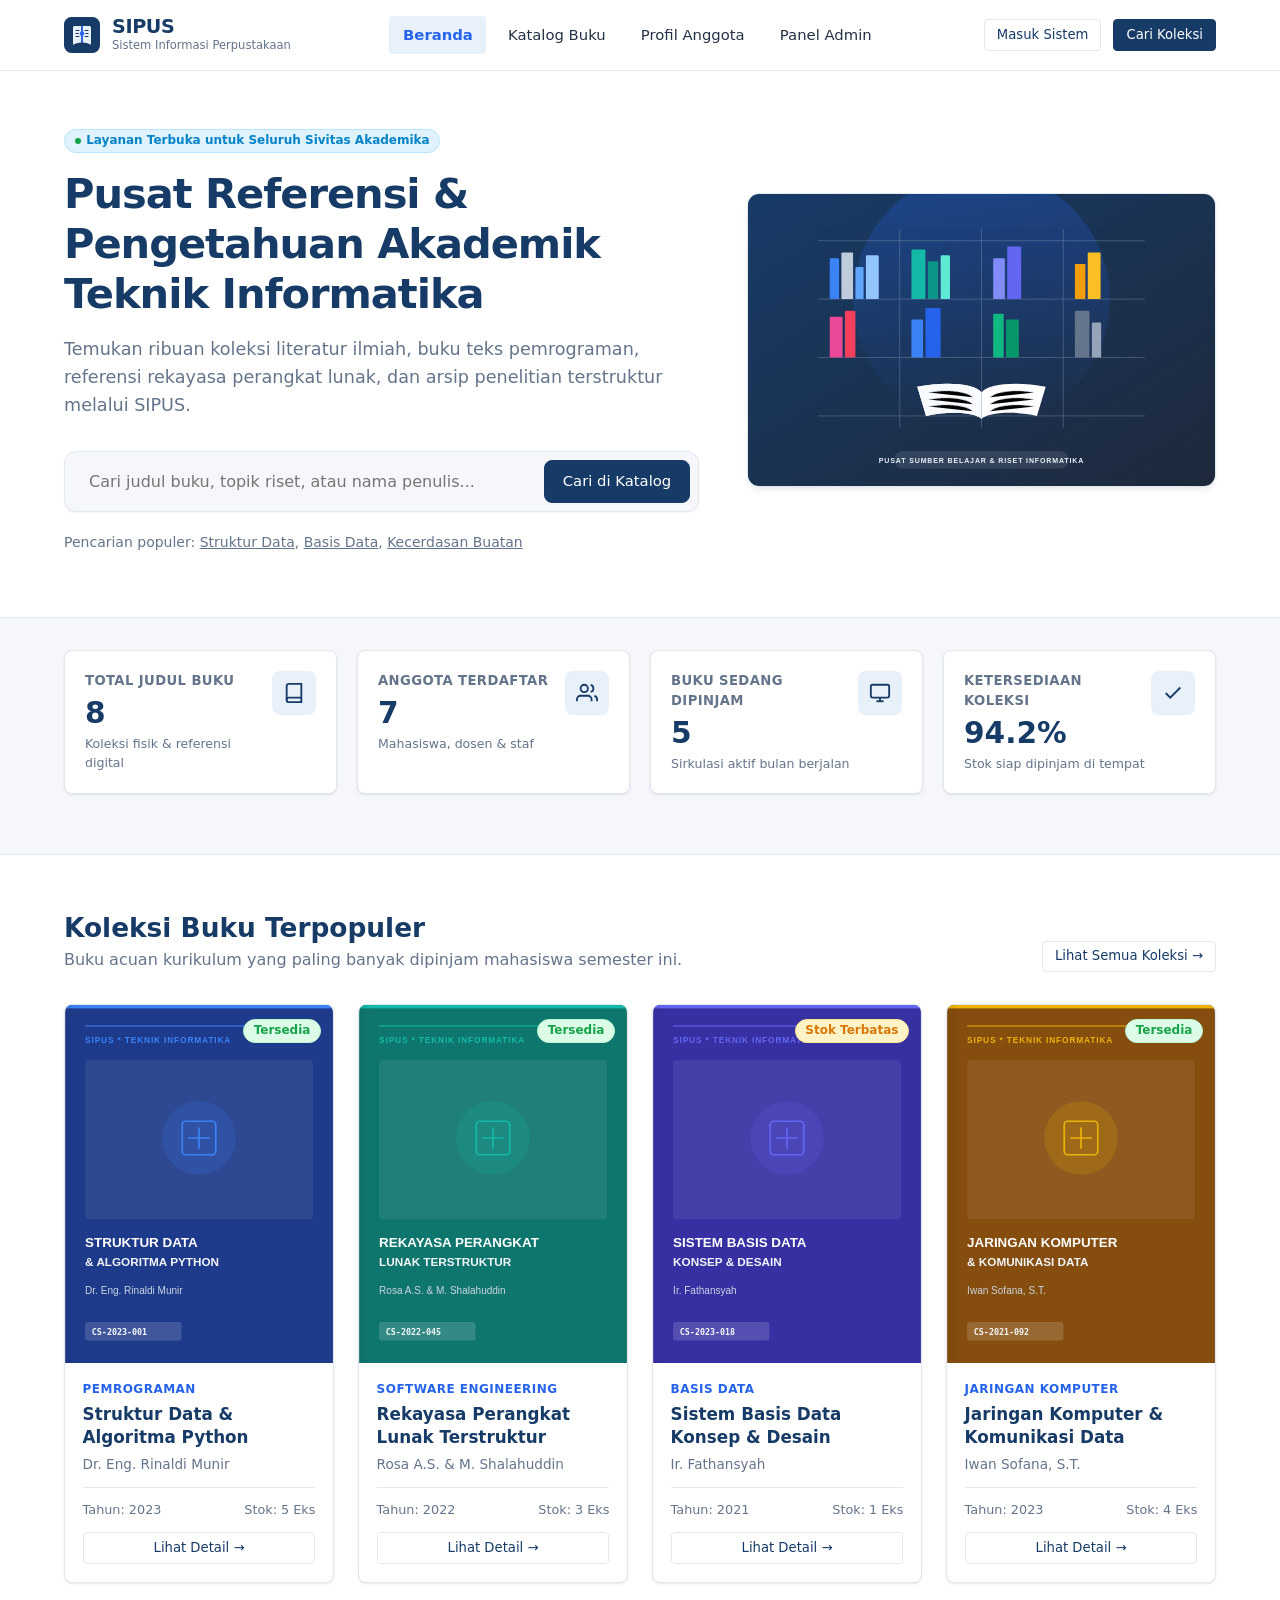
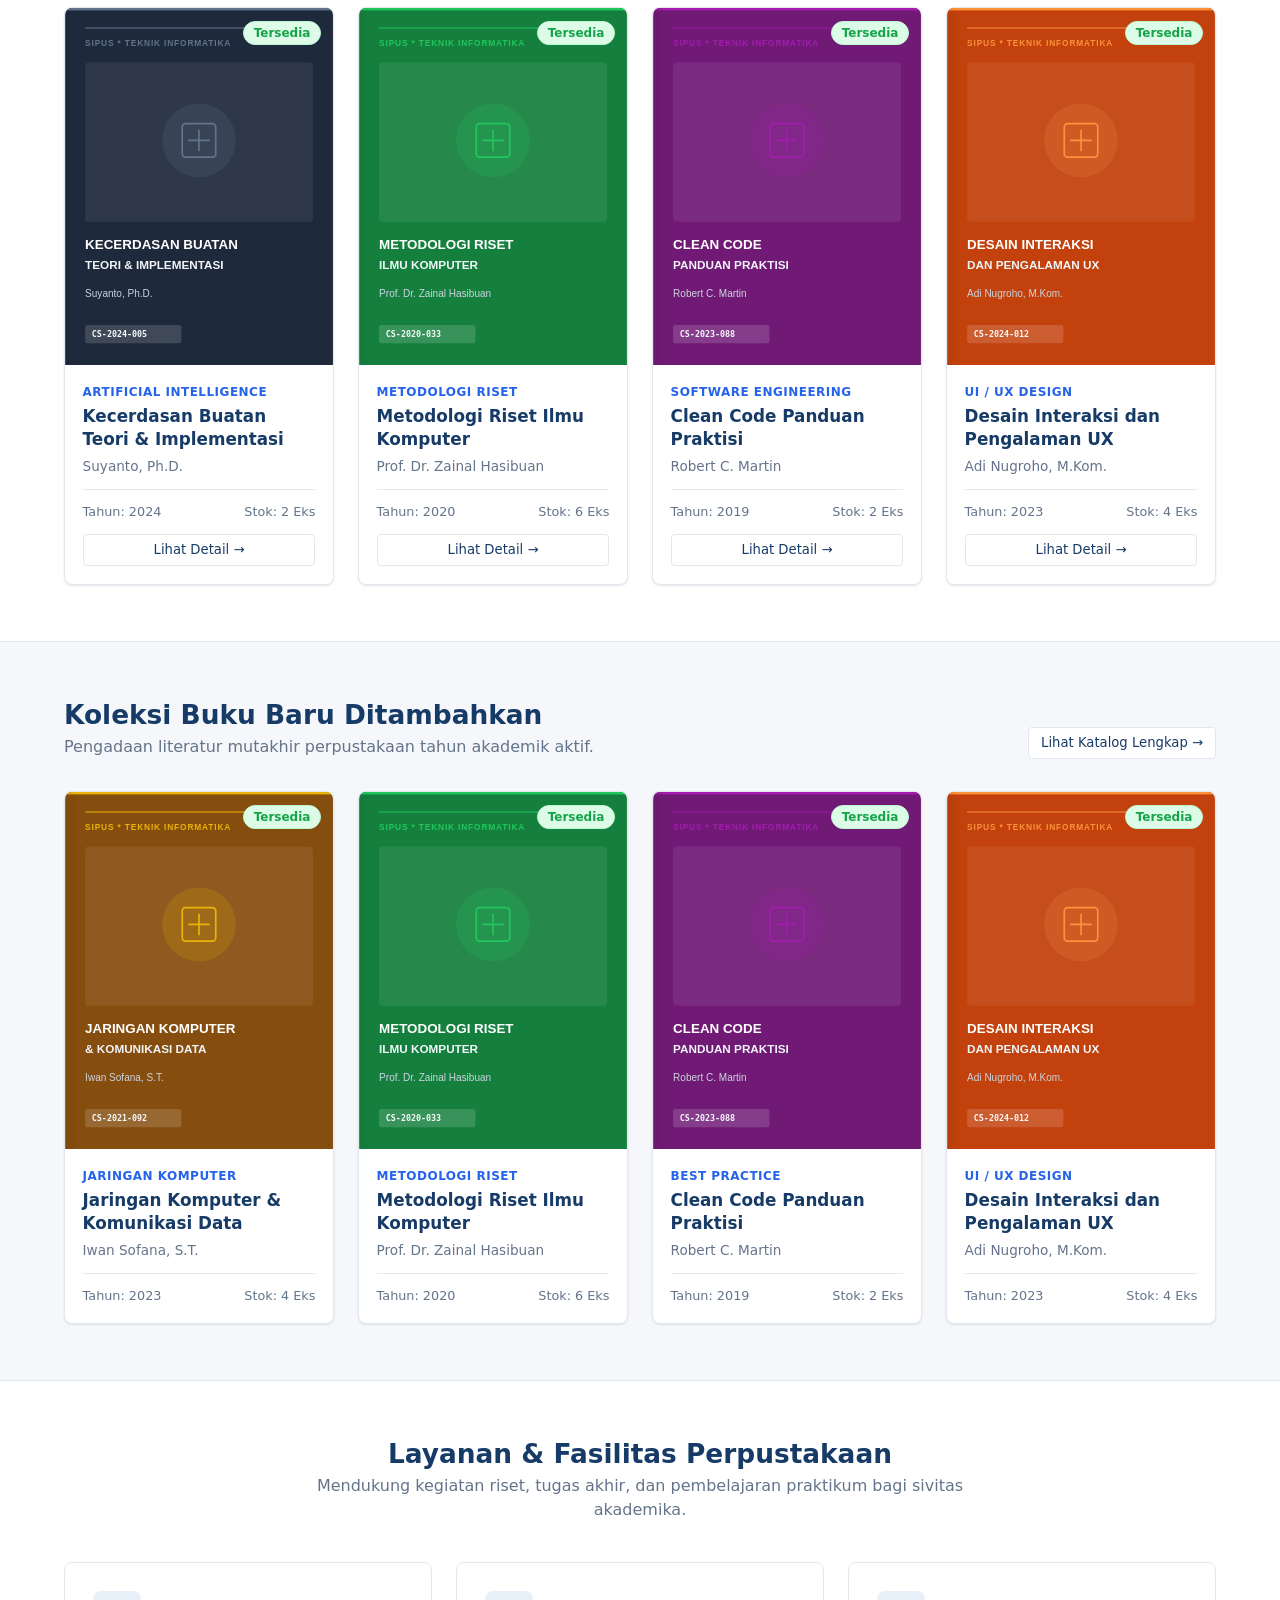
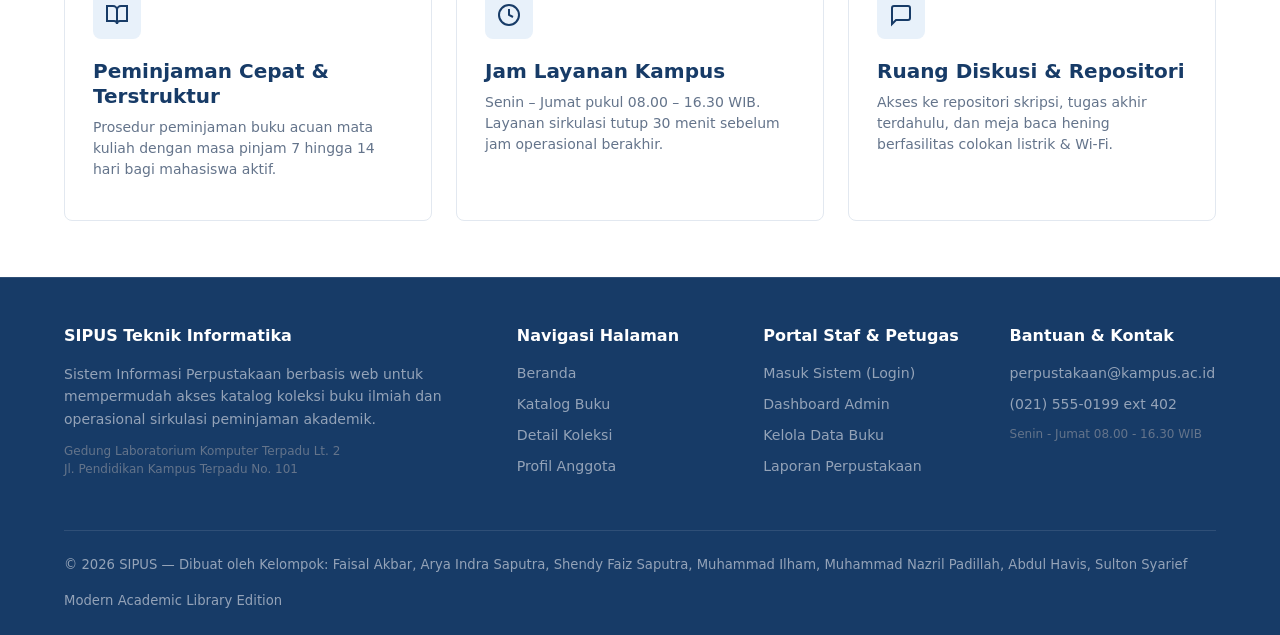
==== commit bc5bb38c: "ubah index" ====
--- a/index.html
+++ b/index.html
@@ -387,7 +387,7 @@
       </div>
 
       <div class="footer-bottom">
-        <div>&copy; 2026 SIPUS — Dibuat oleh Kelompok: Faisal Akbar, Arya Indra Saputra, Shendy Faiz Saputra, Muhammad Ilham, Muhammad Nazril Padillah, Abdul Havis, Sulton Syarief, Galliano</div>
+        <div>&copy; 2026 SIPUS — Dibuat oleh Kelompok: Faisal Akbar, Arya Indra Saputra, Shendy Faiz Saputra, Muhammad Ilham, Muhammad Nazril Padillah, Abdul Havis, Sulton Syarief</div>
         <div>Modern Academic Library Edition</div>
       </div>
     </div>
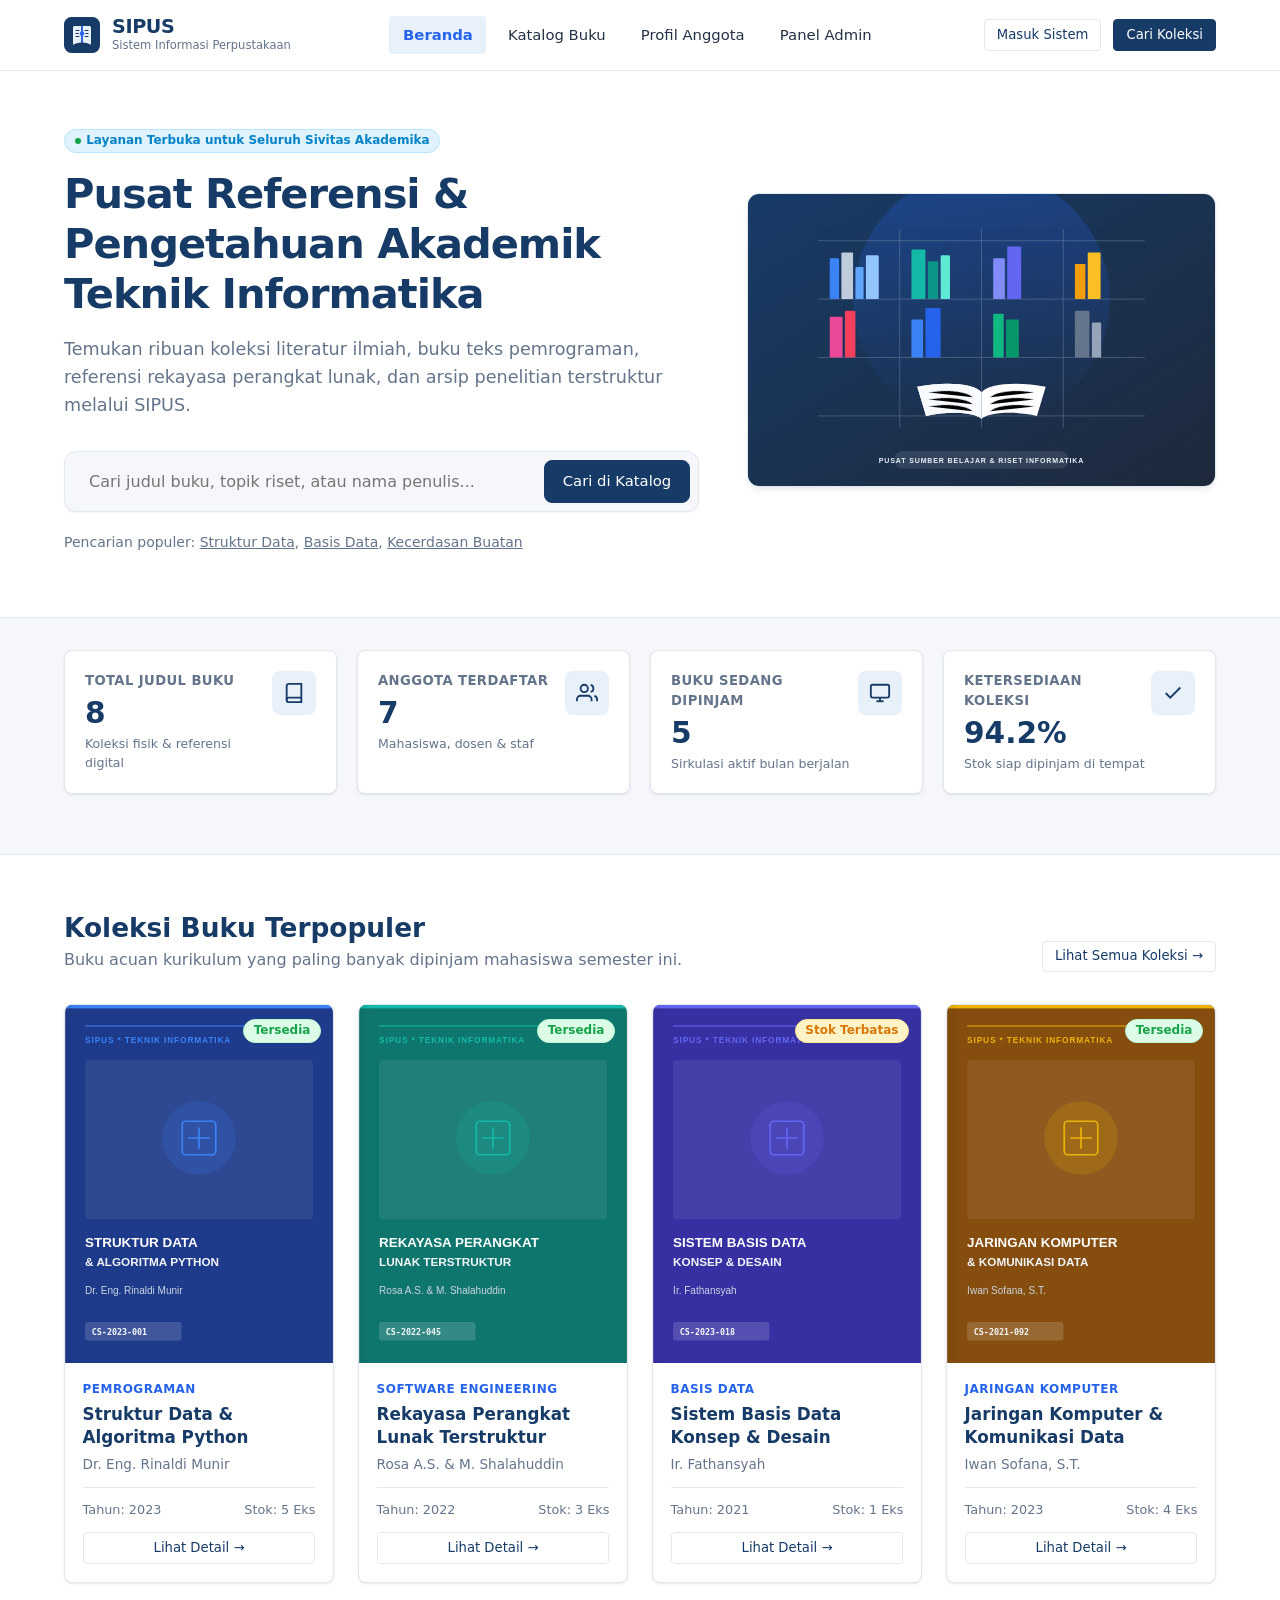
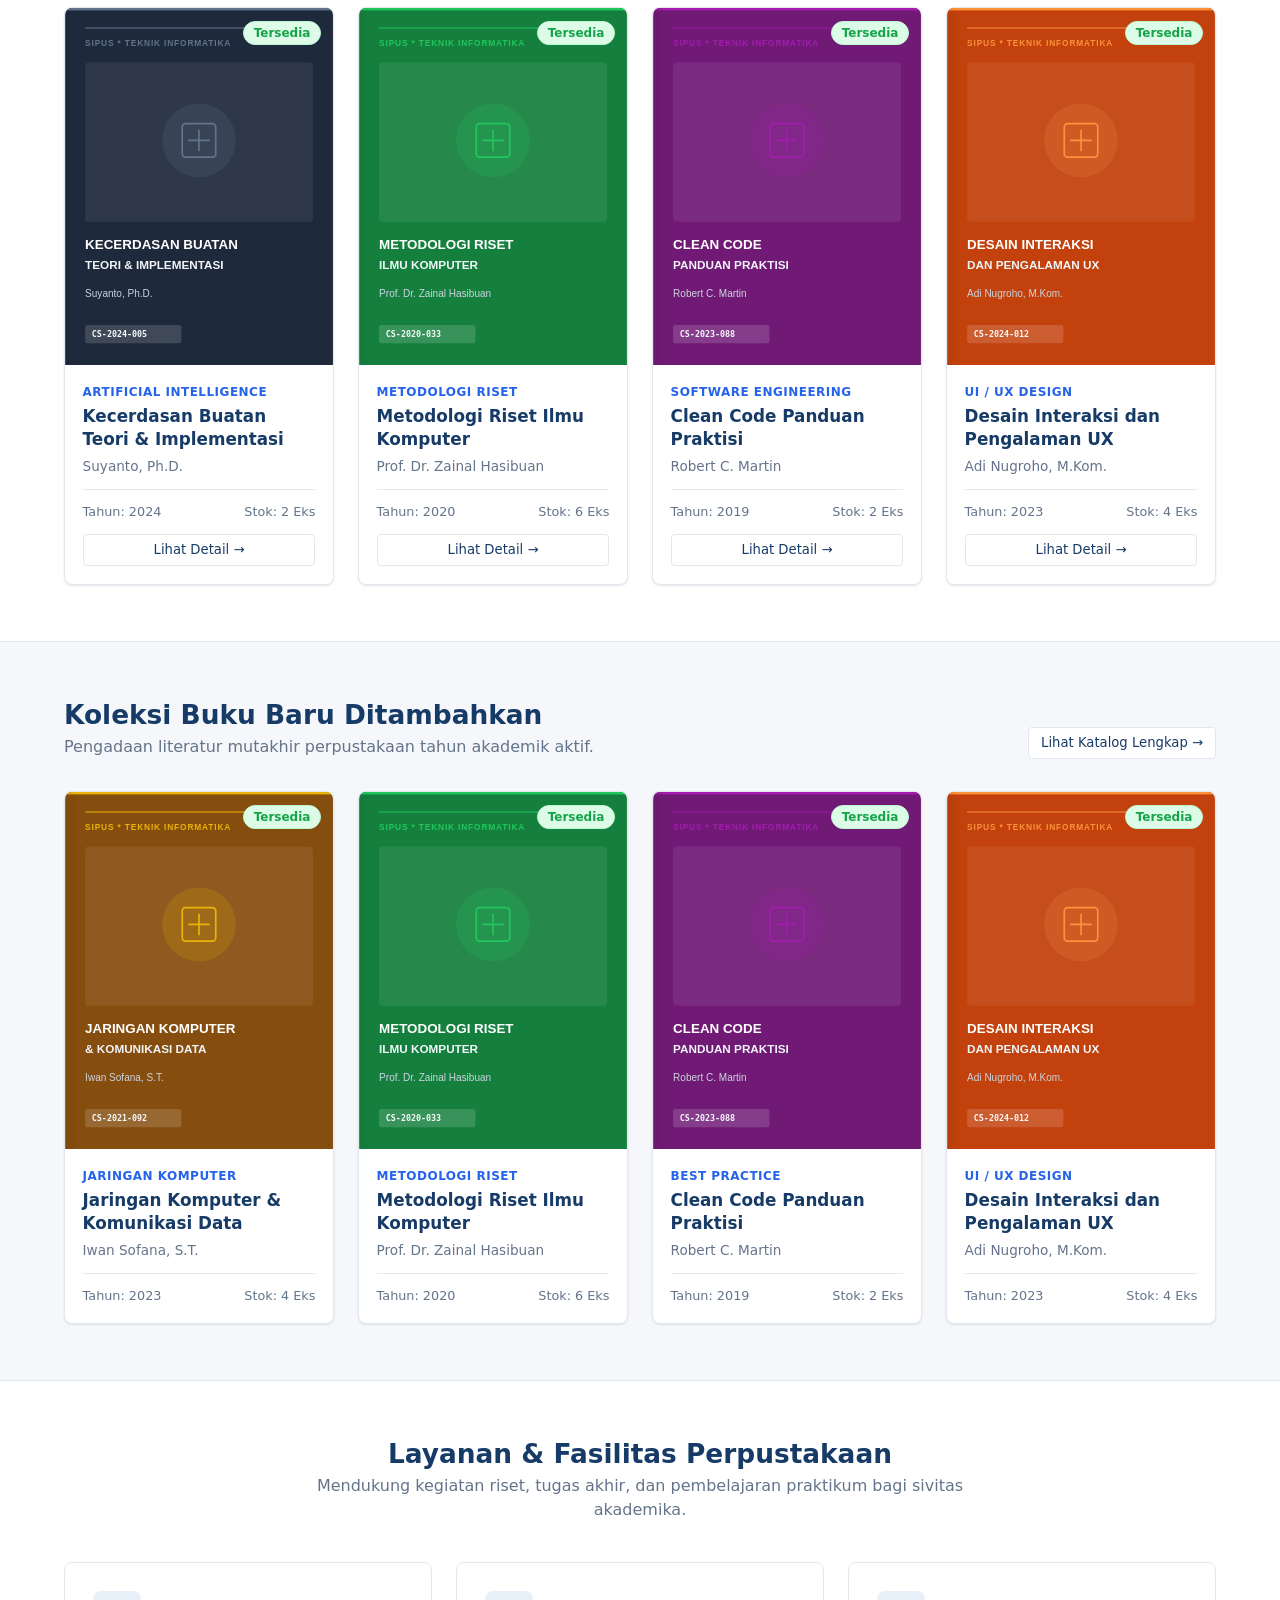
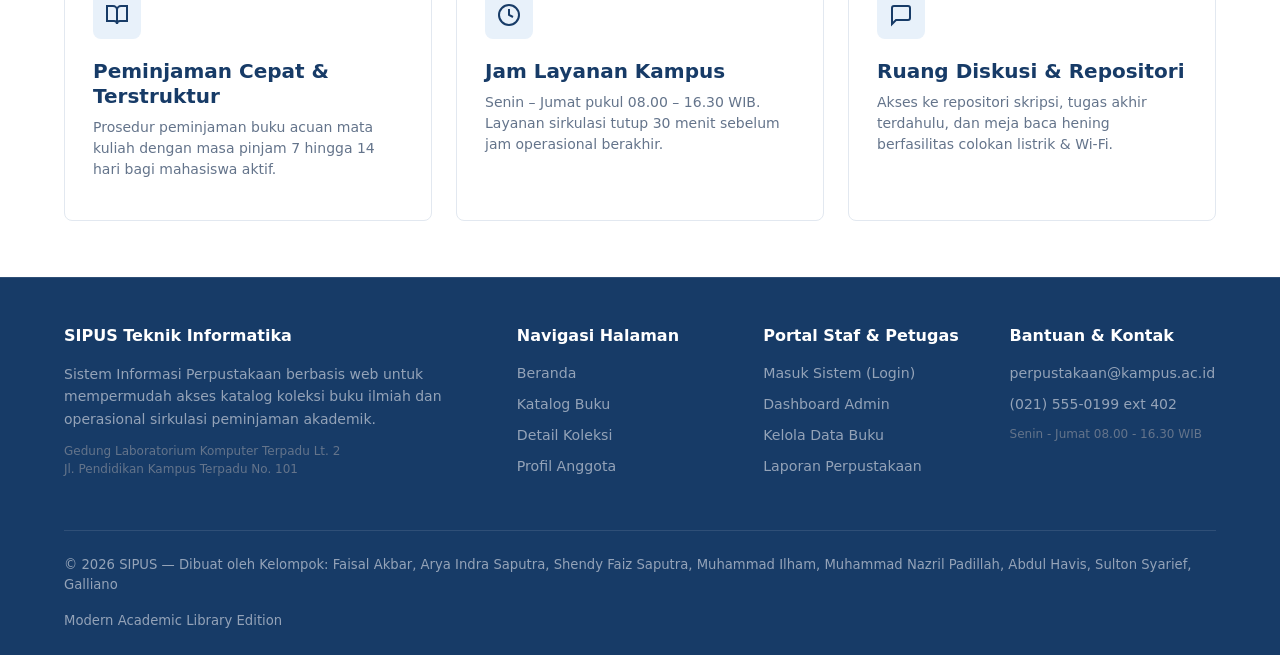
==== commit e2925484: "ubah lagi" ====
--- a/index.html
+++ b/index.html
@@ -387,7 +387,7 @@
       </div>
 
       <div class="footer-bottom">
-        <div>&copy; 2026 SIPUS — Dibuat oleh Kelompok: Faisal Akbar, Arya Indra Saputra, Shendy Faiz Saputra, Muhammad Ilham, Muhammad Nazril Padillah, Abdul Havis, Sulton Syarief</div>
+        <div>&copy; 2026 SIPUS — Dibuat oleh Kelompok: Faisal Akbar, Arya Indra Saputra, Shendy Faiz Saputra, Muhammad Ilham, Muhammad Nazril Padillah, Abdul Havis, Sulton Syarief, Galliano</div>
         <div>Modern Academic Library Edition</div>
       </div>
     </div>
